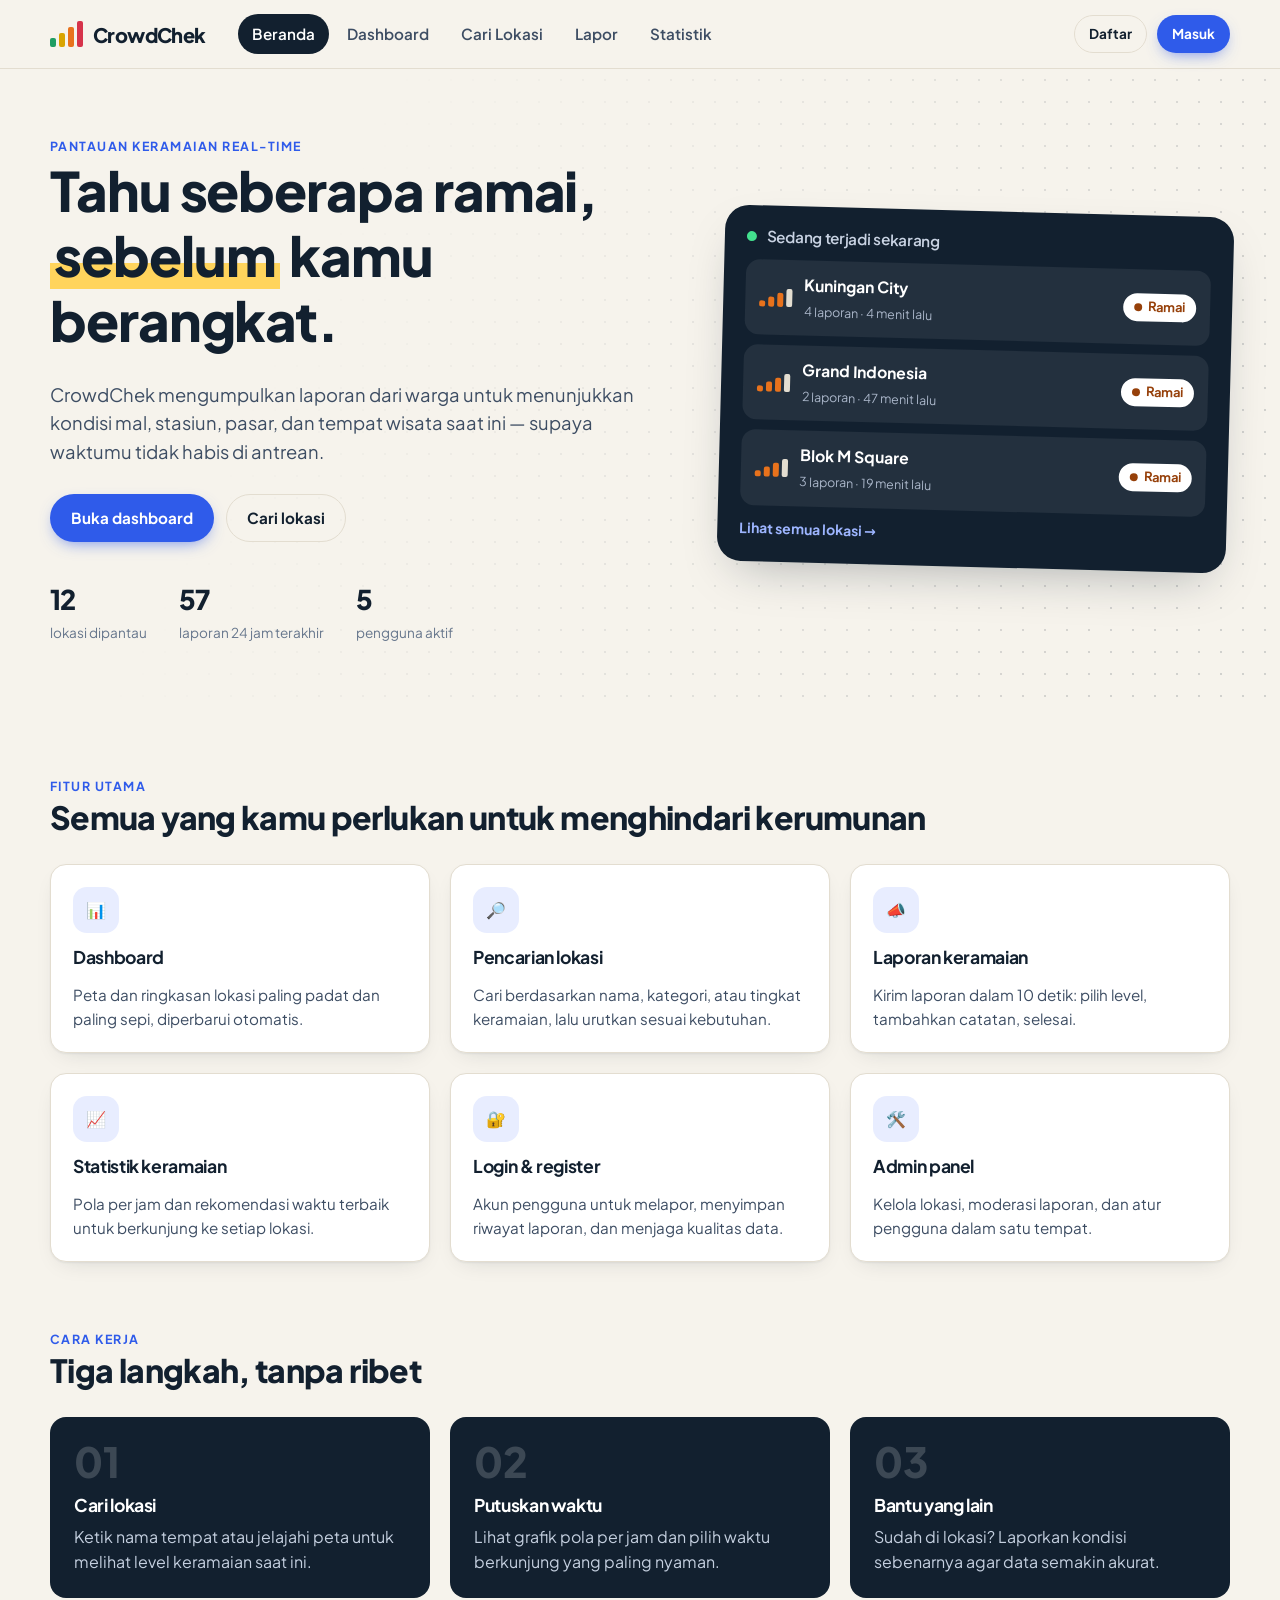
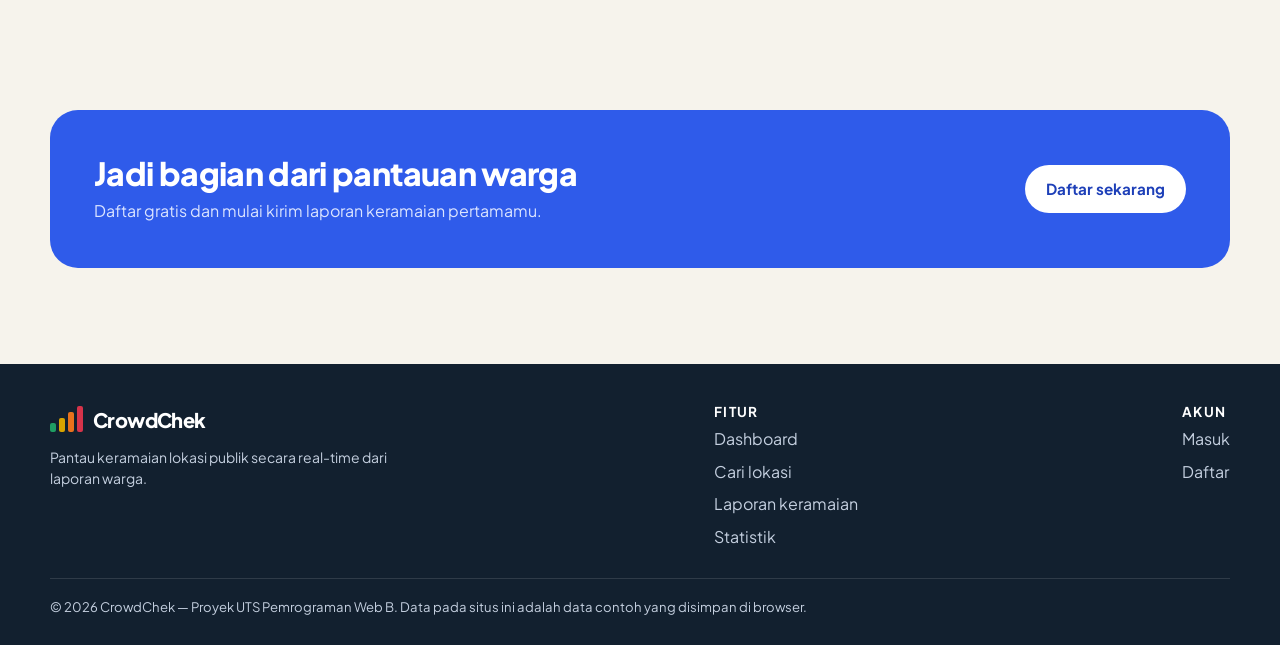
==== index.html @ 8a8d31c9 "Update CrowdChek" ====
<!doctype html>
<html lang="id">
<head>
  <meta charset="utf-8">
  <meta name="viewport" content="width=device-width, initial-scale=1">
  <title>CrowdChek — Cek keramaian sebelum berangkat</title>
  <meta name="description" content="CrowdChek menampilkan tingkat keramaian lokasi publik secara real-time dari laporan warga.">
  <link rel="icon" href="assets/favicon.svg" type="image/svg+xml">
  <link rel="stylesheet" href="css/style.css">
</head>
<body>
  <div id="site-header"></div>
  <main>
    <section class="hero">
      <div class="container hero-grid">
        <div>
          <span class="eyebrow">Pantauan keramaian real-time</span>
          <h1>Tahu seberapa ramai, <em>sebelum</em> kamu berangkat.</h1>
          <p class="lead">CrowdChek mengumpulkan laporan dari warga untuk menunjukkan kondisi mal, stasiun, pasar, dan tempat wisata saat ini — supaya waktumu tidak habis di antrean.</p>
          <div class="hero-cta">
            <a class="btn btn-primary" href="dashboard.html">Buka dashboard</a>
            <a class="btn btn-ghost" href="search.html">Cari lokasi</a>
          </div>
          <div class="hero-stats" id="heroStats"></div>
        </div>
        <aside class="live-card" aria-label="Contoh kondisi keramaian saat ini">
          <h3><span class="pulse" aria-hidden="true"></span> Sedang terjadi sekarang</h3>
          <div id="liveRows"></div>
          <a href="dashboard.html" class="small" style="color:#9db5ff;font-weight:700">Lihat semua lokasi →</a>
        </aside>
      </div>
    </section>

    <section class="section" id="fitur">
      <div class="container">
        <span class="eyebrow">Fitur utama</span>
        <h2>Semua yang kamu perlukan untuk menghindari kerumunan</h2>
        <div class="grid g3" style="margin-top:28px">
          <article class="card feature"><div class="ic">📊</div><h3>Dashboard</h3><p>Peta dan ringkasan lokasi paling padat dan paling sepi, diperbarui otomatis.</p></article>
          <article class="card feature"><div class="ic">🔎</div><h3>Pencarian lokasi</h3><p>Cari berdasarkan nama, kategori, atau tingkat keramaian, lalu urutkan sesuai kebutuhan.</p></article>
          <article class="card feature"><div class="ic">📣</div><h3>Laporan keramaian</h3><p>Kirim laporan dalam 10 detik: pilih level, tambahkan catatan, selesai.</p></article>
          <article class="card feature"><div class="ic">📈</div><h3>Statistik keramaian</h3><p>Pola per jam dan rekomendasi waktu terbaik untuk berkunjung ke setiap lokasi.</p></article>
          <article class="card feature"><div class="ic">🔐</div><h3>Login &amp; register</h3><p>Akun pengguna untuk melapor, menyimpan riwayat laporan, dan menjaga kualitas data.</p></article>
          <article class="card feature"><div class="ic">🛠️</div><h3>Admin panel</h3><p>Kelola lokasi, moderasi laporan, dan atur pengguna dalam satu tempat.</p></article>
        </div>
      </div>
    </section>

    <section class="section" style="padding-top:8px">
      <div class="container">
        <span class="eyebrow">Cara kerja</span>
        <h2>Tiga langkah, tanpa ribet</h2>
        <div class="steps" style="margin-top:28px">
          <div class="step"><h3>Cari lokasi</h3><p>Ketik nama tempat atau jelajahi peta untuk melihat level keramaian saat ini.</p></div>
          <div class="step"><h3>Putuskan waktu</h3><p>Lihat grafik pola per jam dan pilih waktu berkunjung yang paling nyaman.</p></div>
          <div class="step"><h3>Bantu yang lain</h3><p>Sudah di lokasi? Laporkan kondisi sebenarnya agar data semakin akurat.</p></div>
        </div>
      </div>
    </section>

    <section class="section">
      <div class="container">
        <div class="cta-band">
          <div><h2>Jadi bagian dari pantauan warga</h2><p>Daftar gratis dan mulai kirim laporan keramaian pertamamu.</p></div>
          <a class="btn" href="login.html?tab=register">Daftar sekarang</a>
        </div>
      </div>
    </section>
  </main>
  <div id="site-footer"></div>

  <script src="js/store.js"></script>
  <script src="js/ui.js"></script>
  <script>
    document.addEventListener('DOMContentLoaded', function () {
      const { esc, badge, srcText, pad } = CC.ui;
      const places = CC.places();
      const top = places.map(p => ({ p, c: CC.crowd(p) })).sort((a, b) => b.c.score - a.c.score).slice(0, 3);
      document.getElementById('liveRows').innerHTML = top.map(({ p, c }) => `
        <div class="live-row"><span class="meter m${c.level}" aria-hidden="true"><i></i><i></i><i></i><i></i></span>
          <div class="nm"><b>${esc(p.name)}</b><span>${srcText(c)}</span></div>${badge(c.level)}</div>`).join('');
      const today = CC.visibleReports().filter(r => Date.now() - r.ts < 864e5).length;
      document.getElementById('heroStats').innerHTML = `
        <div><b>${places.length}</b><span>lokasi dipantau</span></div>
        <div><b>${today}</b><span>laporan 24 jam terakhir</span></div>
        <div><b>${CC.users().filter(u => u.active).length}</b><span>pengguna aktif</span></div>`;
    });
  </script>
</body>
</html>
---- css/style.css ----
/* ==========================================================
   CrowdChek — Stylesheet bersama
   Sistem desain: ink (teks) + cobalt (aksi) + 4 warna level keramaian
   ========================================================== */
@font-face{font-family:"Plus Jakarta Sans";font-weight:400;font-display:swap;src:url(../fonts/plus-jakarta-sans-latin-400-normal.woff2) format("woff2")}
@font-face{font-family:"Plus Jakarta Sans";font-weight:500;font-display:swap;src:url(../fonts/plus-jakarta-sans-latin-500-normal.woff2) format("woff2")}
@font-face{font-family:"Plus Jakarta Sans";font-weight:600;font-display:swap;src:url(../fonts/plus-jakarta-sans-latin-600-normal.woff2) format("woff2")}
@font-face{font-family:"Plus Jakarta Sans";font-weight:700;font-display:swap;src:url(../fonts/plus-jakarta-sans-latin-700-normal.woff2) format("woff2")}
@font-face{font-family:"Plus Jakarta Sans";font-weight:800;font-display:swap;src:url(../fonts/plus-jakarta-sans-latin-800-normal.woff2) format("woff2")}

:root{
  --ink:#12202f; --ink-2:#3d4d63; --muted:#66768c;
  --bg:#f6f3ec; --card:#ffffff; --line:#e3ddd0; --line-2:#efeadf;
  --brand:#2f5bea; --brand-d:#1d3fb8; --brand-t:#e8edff;
  --lv1:#1f9d63; --lv1-t:#dcf4e7; --lv1-i:#0d6a40;
  --lv2:#d9a400; --lv2-t:#fff0bd; --lv2-i:#785800;
  --lv3:#e8721c; --lv3-t:#ffe4cf; --lv3-i:#96400a;
  --lv4:#d6334a; --lv4-t:#fcdbe1; --lv4-i:#9a1530;
  --radius:16px; --radius-s:10px;
  --shadow:0 1px 2px rgba(18,32,47,.06),0 8px 24px -12px rgba(18,32,47,.18);
  --shadow-l:0 20px 50px -20px rgba(18,32,47,.35);
  --font:"Plus Jakarta Sans",system-ui,-apple-system,"Segoe UI",Roboto,sans-serif;
}
*,*::before,*::after{box-sizing:border-box}
html{scroll-behavior:smooth}
body{margin:0;font-family:var(--font);color:var(--ink);background:var(--bg);line-height:1.55;font-size:16px;-webkit-font-smoothing:antialiased;min-height:100vh;display:flex;flex-direction:column}
main{flex:1}
img,svg{max-width:100%}
a{color:var(--brand);text-decoration:none}
a:hover{text-decoration:underline}
h1,h2,h3,h4{line-height:1.2;margin:0 0 .5em;letter-spacing:-.02em}
h1{font-size:clamp(2rem,4.6vw,3.4rem);font-weight:800}
h2{font-size:clamp(1.5rem,2.6vw,2rem);font-weight:800}
h3{font-size:1.1rem;font-weight:700}
p{margin:0 0 1em}
.muted{color:var(--muted)}
.small{font-size:.875rem}
.sr-only{position:absolute;width:1px;height:1px;overflow:hidden;clip:rect(0 0 0 0);white-space:nowrap}
:focus-visible{outline:3px solid var(--brand);outline-offset:2px;border-radius:6px}
.container{width:min(1180px,100% - 32px);margin-inline:auto}
.section{padding:56px 0}
.eyebrow{display:inline-block;font-size:.78rem;font-weight:700;letter-spacing:.12em;text-transform:uppercase;color:var(--brand)}

/* ---------- Header ---------- */
.site-header{position:sticky;top:0;z-index:50;background:rgba(246,243,236,.88);backdrop-filter:blur(10px);border-bottom:1px solid var(--line)}
.nav{display:flex;align-items:center;gap:20px;height:68px}
.logo{display:flex;align-items:center;gap:10px;font-weight:800;font-size:1.25rem;color:var(--ink);letter-spacing:-.03em}
.logo:hover{text-decoration:none}
.logo-mark{display:flex;align-items:flex-end;gap:3px;height:26px}
.logo-mark i{display:block;width:6px;border-radius:2px}
.logo-mark i:nth-child(1){height:9px;background:var(--lv1)}
.logo-mark i:nth-child(2){height:14px;background:var(--lv2)}
.logo-mark i:nth-child(3){height:20px;background:var(--lv3)}
.logo-mark i:nth-child(4){height:26px;background:var(--lv4)}
.nav-links{display:flex;gap:4px;margin-left:12px}
.nav-links a{padding:8px 14px;border-radius:999px;color:var(--ink-2);font-weight:600;font-size:.95rem}
.nav-links a:hover{background:rgba(18,32,47,.06);text-decoration:none}
.nav-links a.active{background:var(--ink);color:#fff}
.nav-right{margin-left:auto;display:flex;align-items:center;gap:10px}
.menu-btn{display:none;background:none;border:1px solid var(--line);border-radius:10px;width:42px;height:42px;cursor:pointer;color:var(--ink)}
.user-menu{position:relative}
.avatar{width:38px;height:38px;border-radius:50%;background:var(--brand);color:#fff;font-weight:800;display:grid;place-items:center;border:0;cursor:pointer;font-family:inherit;font-size:1rem}
.dropdown{position:absolute;right:0;top:calc(100% + 8px);background:var(--card);border:1px solid var(--line);border-radius:14px;box-shadow:var(--shadow-l);min-width:220px;padding:8px;display:none}
.dropdown.open{display:block}
.dropdown .who{padding:8px 12px 10px;border-bottom:1px solid var(--line-2);margin-bottom:6px}
.dropdown .who b{display:block}
.dropdown a,.dropdown button{display:block;width:100%;text-align:left;padding:9px 12px;border-radius:8px;color:var(--ink);background:none;border:0;font:inherit;font-weight:500;cursor:pointer}
.dropdown a:hover,.dropdown button:hover{background:var(--bg);text-decoration:none}

/* ---------- Buttons & forms ---------- */
.btn{display:inline-flex;align-items:center;justify-content:center;gap:8px;padding:11px 20px;border-radius:999px;border:1.5px solid transparent;font:inherit;font-weight:700;font-size:.95rem;cursor:pointer;transition:transform .12s,background .15s,box-shadow .15s;text-decoration:none;white-space:nowrap}
.btn:hover{text-decoration:none;transform:translateY(-1px)}
.btn:active{transform:translateY(0)}
.btn-primary{background:var(--brand);color:#fff;box-shadow:0 6px 16px -6px rgba(47,91,234,.7)}
.btn-primary:hover{background:var(--brand-d)}
.btn-dark{background:var(--ink);color:#fff}
.btn-ghost{background:transparent;border-color:var(--line);color:var(--ink)}
.btn-ghost:hover{background:#fff}
.btn-danger{background:var(--lv4);color:#fff}
.btn-sm{padding:7px 14px;font-size:.85rem}
.btn-block{width:100%}
.btn[disabled]{opacity:.55;cursor:not-allowed;transform:none}
.field{margin-bottom:16px}
.field label,.label{display:block;font-weight:700;font-size:.9rem;margin-bottom:6px}
.input,.select,.textarea{width:100%;padding:12px 14px;border:1.5px solid var(--line);border-radius:12px;background:#fff;font:inherit;color:var(--ink);transition:border-color .15s,box-shadow .15s}
.textarea{min-height:96px;resize:vertical}
.input:focus,.select:focus,.textarea:focus{outline:none;border-color:var(--brand);box-shadow:0 0 0 4px var(--brand-t)}
.field.invalid .input,.field.invalid .select,.field.invalid .textarea{border-color:var(--lv4)}
.err{display:none;color:var(--lv4-i);font-size:.84rem;margin-top:5px;font-weight:500}
.field.invalid .err{display:block}
.hint{font-size:.82rem;color:var(--muted);margin-top:5px}
.input-wrap{position:relative}
.input-wrap .toggle{position:absolute;right:8px;top:50%;transform:translateY(-50%);background:none;border:0;cursor:pointer;font:inherit;font-size:.8rem;font-weight:700;color:var(--brand);padding:6px 8px}
.search-box{position:relative}
.search-box svg{position:absolute;left:16px;top:50%;transform:translateY(-50%);color:var(--muted)}
.search-box .input{padding-left:46px;padding-block:15px;border-radius:999px;font-size:1.02rem}

/* ---------- Cards, chips, badges ---------- */
.card{background:var(--card);border:1px solid var(--line);border-radius:var(--radius);box-shadow:var(--shadow);padding:22px}
.card.flat{box-shadow:none}
.card-head{display:flex;align-items:center;justify-content:space-between;gap:12px;margin-bottom:14px;flex-wrap:wrap}
.card-head h3{margin:0}
.chips{display:flex;gap:8px;flex-wrap:wrap}
.chip{padding:7px 14px;border-radius:999px;border:1.5px solid var(--line);background:#fff;font:inherit;font-size:.88rem;font-weight:600;color:var(--ink-2);cursor:pointer;transition:all .15s}
.chip:hover{border-color:var(--ink-2)}
.chip[aria-pressed="true"],.chip.on{background:var(--ink);border-color:var(--ink);color:#fff}
.badge{display:inline-flex;align-items:center;gap:6px;padding:4px 11px;border-radius:999px;font-size:.8rem;font-weight:700;white-space:nowrap}
.badge::before{content:"";width:8px;height:8px;border-radius:50%;background:currentColor}
.lv-1{background:var(--lv1-t);color:var(--lv1-i)}
.lv-2{background:var(--lv2-t);color:var(--lv2-i)}
.lv-3{background:var(--lv3-t);color:var(--lv3-i)}
.lv-4{background:var(--lv4-t);color:var(--lv4-i)}
.badge.neutral{background:var(--line-2);color:var(--ink-2)}
.badge.neutral::before{display:none}
.meter{display:inline-flex;gap:3px;align-items:flex-end;height:18px}
.meter i{width:6px;border-radius:2px;background:var(--line)}
.meter i:nth-child(1){height:6px}.meter i:nth-child(2){height:10px}.meter i:nth-child(3){height:14px}.meter i:nth-child(4){height:18px}
.meter.m1 i:nth-child(-n+1){background:var(--lv1)}
.meter.m2 i:nth-child(-n+2){background:var(--lv2)}
.meter.m3 i:nth-child(-n+3){background:var(--lv3)}
.meter.m4 i:nth-child(-n+4){background:var(--lv4)}
.meter.big{height:34px;gap:5px}.meter.big i{width:12px}
.meter.big i:nth-child(1){height:11px}.meter.big i:nth-child(2){height:19px}.meter.big i:nth-child(3){height:27px}.meter.big i:nth-child(4){height:34px}

/* ---------- Grids ---------- */
.grid{display:grid;gap:20px}
.g2{grid-template-columns:repeat(2,1fr)}
.g3{grid-template-columns:repeat(3,1fr)}
.g4{grid-template-columns:repeat(4,1fr)}
.split{display:grid;grid-template-columns:minmax(0,1.7fr) minmax(0,1fr);gap:20px;align-items:start}
.page-head{padding:36px 0 22px}
.page-head p{max-width:60ch;color:var(--ink-2);margin:0}

/* ---------- Hero ---------- */
.hero{position:relative;padding:64px 0 72px;overflow:hidden}
.hero::before{content:"";position:absolute;inset:0;background-image:radial-gradient(rgba(18,32,47,.16) 1.4px,transparent 1.5px);background-size:22px 22px;mask-image:linear-gradient(115deg,transparent 25%,#000 90%);-webkit-mask-image:linear-gradient(115deg,transparent 25%,#000 90%);pointer-events:none}
.hero-grid{position:relative;display:grid;grid-template-columns:1.1fr .9fr;gap:48px;align-items:center}
.hero h1 em{font-style:normal;background:linear-gradient(transparent 62%,#ffd45c 62%);padding:0 .08em}
.hero p.lead{font-size:1.15rem;color:var(--ink-2);max-width:46ch;margin:18px 0 28px}
.hero-cta{display:flex;gap:12px;flex-wrap:wrap}
.hero-stats{display:flex;gap:32px;margin-top:36px;flex-wrap:wrap}
.hero-stats b{display:block;font-size:1.7rem;font-weight:800;letter-spacing:-.03em}
.hero-stats span{font-size:.85rem;color:var(--muted)}
.live-card{background:var(--ink);color:#fff;border-radius:24px;padding:22px;box-shadow:var(--shadow-l);transform:rotate(1.5deg)}
.live-card h3{display:flex;align-items:center;gap:10px;font-size:.95rem;color:#c9d3e3;font-weight:600;margin-bottom:14px}
.pulse{width:10px;height:10px;border-radius:50%;background:#43e08e;box-shadow:0 0 0 0 rgba(67,224,142,.7);animation:pulse 1.8s infinite}
@keyframes pulse{70%{box-shadow:0 0 0 10px rgba(67,224,142,0)}100%{box-shadow:0 0 0 0 rgba(67,224,142,0)}}
.live-row{display:flex;align-items:center;gap:12px;padding:13px 14px;border-radius:14px;background:rgba(255,255,255,.07);margin-bottom:10px}
.live-row .nm{flex:1;min-width:0}
.live-row .nm b{display:block;font-size:.98rem;white-space:nowrap;overflow:hidden;text-overflow:ellipsis}
.live-row .nm span{font-size:.78rem;color:#aab6c9}
.live-row .badge{background:#fff}

/* ---------- Feature / steps ---------- */
.feature{display:flex;flex-direction:column;gap:6px}
.feature .ic{width:46px;height:46px;border-radius:14px;display:grid;place-items:center;background:var(--brand-t);color:var(--brand);margin-bottom:8px}
.feature p{color:var(--ink-2);margin:0;font-size:.95rem}
.steps{counter-reset:s;display:grid;grid-template-columns:repeat(3,1fr);gap:20px}
.step{position:relative;padding:24px;border-radius:var(--radius);background:var(--ink);color:#fff}
.step::before{counter-increment:s;content:"0" counter(s);font-weight:800;font-size:2.6rem;color:rgba(255,255,255,.18);line-height:1;display:block;margin-bottom:12px}
.step p{color:#c4cfdf;margin:0}
.cta-band{background:var(--brand);color:#fff;border-radius:28px;padding:44px;display:flex;align-items:center;justify-content:space-between;gap:24px;flex-wrap:wrap}
.cta-band h2{margin:0 0 6px}.cta-band p{margin:0;color:#dbe4ff}
.cta-band .btn{background:#fff;color:var(--brand-d)}

/* ---------- KPI ---------- */
.kpi{display:flex;flex-direction:column;gap:4px}
.kpi .k{font-size:.82rem;font-weight:700;color:var(--muted);text-transform:uppercase;letter-spacing:.06em}
.kpi .v{font-size:2rem;font-weight:800;letter-spacing:-.03em;line-height:1.1}
.kpi .s{font-size:.85rem;color:var(--ink-2)}

/* ---------- Map ---------- */
.map{position:relative;width:100%;aspect-ratio:800/540;border-radius:14px;overflow:hidden;background:#ebe7da;border:1px solid var(--line)}
.map>svg{position:absolute;inset:0;width:100%;height:100%}
.pin{position:absolute;transform:translate(-50%,-50%);width:30px;height:30px;border-radius:50%;border:3px solid #fff;color:#fff;font:800 .8rem var(--font);cursor:pointer;box-shadow:0 3px 8px rgba(18,32,47,.4);display:grid;place-items:center;padding:0;transition:transform .15s}
.pin:hover,.pin:focus-visible,.pin.sel{transform:translate(-50%,-50%) scale(1.25);z-index:5}
.pin.sel{outline:3px solid var(--ink);outline-offset:1px}
.pin.p1{background:var(--lv1)}.pin.p2{background:var(--lv2)}.pin.p3{background:var(--lv3)}.pin.p4{background:var(--lv4)}
.pin.p4::after{content:"";position:absolute;inset:-3px;border-radius:50%;border:2px solid var(--lv4);animation:ring 1.8s infinite;pointer-events:none}
@keyframes ring{from{transform:scale(1);opacity:.9}to{transform:scale(1.9);opacity:0}}
.pin .tip{position:absolute;bottom:calc(100% + 8px);left:50%;transform:translateX(-50%);background:var(--ink);color:#fff;padding:5px 10px;border-radius:8px;font:600 .78rem var(--font);white-space:nowrap;opacity:0;pointer-events:none;transition:opacity .15s}
.pin:hover .tip,.pin:focus-visible .tip,.pin.sel .tip{opacity:1}
.legend{display:flex;gap:14px;flex-wrap:wrap;font-size:.82rem;color:var(--ink-2)}
.legend span{display:inline-flex;align-items:center;gap:6px}
.legend i{width:11px;height:11px;border-radius:50%;display:inline-block}
.map-note{font-size:.78rem;color:var(--muted);margin-top:8px}

/* ---------- Lists ---------- */
.list{list-style:none;margin:0;padding:0}
.list li{display:flex;align-items:center;gap:12px;padding:12px 0;border-bottom:1px solid var(--line-2)}
.list li:last-child{border-bottom:0}
.list .grow{flex:1;min-width:0}
.list .grow b{display:block;overflow:hidden;text-overflow:ellipsis;white-space:nowrap}
.list .grow span{font-size:.82rem;color:var(--muted)}
.list button.row{all:unset;cursor:pointer;display:flex;align-items:center;gap:12px;width:100%}
.rank{width:28px;height:28px;border-radius:8px;background:var(--line-2);display:grid;place-items:center;font-weight:800;font-size:.85rem;flex:none}
.feed-item{display:flex;gap:12px;padding:14px 0;border-bottom:1px solid var(--line-2)}
.feed-item:last-child{border-bottom:0}
.feed-item .av{width:36px;height:36px;border-radius:50%;background:var(--brand-t);color:var(--brand-d);display:grid;place-items:center;font-weight:800;flex:none}
.feed-item .tx{flex:1;min-width:0}
.feed-item .tx p{margin:2px 0 0;color:var(--ink-2);font-size:.92rem}
.tag{display:inline-block;padding:2px 9px;border-radius:6px;background:var(--line-2);font-size:.75rem;font-weight:600;color:var(--ink-2);margin:4px 4px 0 0}

/* ---------- Place cards (search) ---------- */
.place-card{display:flex;flex-direction:column;gap:12px;text-align:left;font:inherit;color:inherit;cursor:pointer;transition:transform .15s,box-shadow .15s}
.place-card:hover{transform:translateY(-3px);box-shadow:var(--shadow-l)}
.place-card .top{display:flex;justify-content:space-between;align-items:flex-start;gap:10px}
.place-card h3{margin:0 0 2px}
.place-card .addr{font-size:.85rem;color:var(--muted)}
.place-card .foot{display:flex;align-items:center;justify-content:space-between;gap:8px;border-top:1px dashed var(--line);padding-top:12px;font-size:.82rem;color:var(--muted)}
.empty{text-align:center;padding:56px 20px;color:var(--ink-2)}
.empty .big{font-size:2.6rem}

/* ---------- Hour bars ---------- */
.hours{display:flex;align-items:flex-end;gap:3px;height:84px}
.hours i{flex:1;background:#cfd8ea;border-radius:3px 3px 0 0;min-height:3px}
.hours i.now{background:var(--brand)}
.hours-axis{display:flex;justify-content:space-between;font-size:.72rem;color:var(--muted);margin-top:4px}

/* ---------- Level radio cards (report) ---------- */
.levels{display:grid;grid-template-columns:repeat(4,1fr);gap:10px}
.level-opt{position:relative}
.level-opt input{position:absolute;opacity:0;inset:0;cursor:pointer}
.level-opt label{display:flex;flex-direction:column;align-items:center;gap:6px;padding:16px 8px;border:2px solid var(--line);border-radius:14px;background:#fff;text-align:center;cursor:pointer;margin:0;transition:all .15s}
.level-opt label b{font-size:.98rem}
.level-opt label span{font-size:.72rem;color:var(--muted);font-weight:500;line-height:1.25}
.level-opt input:checked+label{border-color:var(--ink);box-shadow:0 0 0 4px rgba(18,32,47,.1)}
.level-opt input:checked+label.l1{background:var(--lv1-t)}.level-opt input:checked+label.l2{background:var(--lv2-t)}
.level-opt input:checked+label.l3{background:var(--lv3-t)}.level-opt input:checked+label.l4{background:var(--lv4-t)}
.level-opt input:focus-visible+label{outline:3px solid var(--brand);outline-offset:2px}
.tagpick{display:flex;flex-wrap:wrap;gap:8px}
.tagpick label{margin:0;font-weight:600}
.tagpick input{position:absolute;opacity:0}
.tagpick span{display:inline-block;padding:7px 14px;border:1.5px solid var(--line);border-radius:999px;font-size:.86rem;cursor:pointer;background:#fff}
.tagpick input:checked+span{background:var(--ink);color:#fff;border-color:var(--ink)}
.tagpick input:focus-visible+span{outline:3px solid var(--brand)}
.gate{text-align:center;padding:48px 24px}
.gate .ic{width:64px;height:64px;border-radius:20px;background:var(--brand-t);color:var(--brand);display:grid;place-items:center;margin:0 auto 16px}
.success{text-align:center;padding:36px 12px}
.success .ok{width:68px;height:68px;border-radius:50%;background:var(--lv1-t);color:var(--lv1-i);display:grid;place-items:center;margin:0 auto 14px}

/* ---------- Charts ---------- */
.chart-box{position:relative;height:300px}
.chart-box.tall{height:380px}
.insight{display:flex;gap:12px;align-items:flex-start}
.insight .ic{width:40px;height:40px;border-radius:12px;display:grid;place-items:center;flex:none}

/* ---------- Auth ---------- */
.auth{display:grid;grid-template-columns:1fr 1fr;min-height:calc(100vh - 68px)}
.auth-side{background:var(--ink);color:#fff;padding:56px;display:flex;flex-direction:column;justify-content:center;gap:24px;position:relative;overflow:hidden}
.auth-side::after{content:"";position:absolute;right:-80px;bottom:-80px;width:320px;height:320px;border-radius:50%;border:48px solid rgba(255,255,255,.05)}
.auth-side h2{font-size:2.2rem;color:#fff}
.auth-side p{color:#c4cfdf;max-width:40ch}
.auth-side ul{list-style:none;padding:0;margin:0;display:grid;gap:12px}
.auth-side li{display:flex;gap:10px;align-items:center;color:#e5ebf5}
.auth-side li::before{content:"✓";width:24px;height:24px;border-radius:50%;background:rgba(255,255,255,.14);display:grid;place-items:center;font-size:.8rem;flex:none}
.auth-main{display:grid;place-items:center;padding:40px 20px}
.auth-box{width:min(440px,100%)}
.tabs{display:flex;background:var(--line-2);border-radius:999px;padding:4px;margin-bottom:24px}
.tabs button{flex:1;border:0;background:none;padding:10px;border-radius:999px;font:inherit;font-weight:700;color:var(--ink-2);cursor:pointer}
.tabs button[aria-selected="true"]{background:#fff;color:var(--ink);box-shadow:0 1px 4px rgba(18,32,47,.15)}
.demo-box{background:var(--brand-t);border-radius:12px;padding:12px 14px;font-size:.85rem;color:var(--ink-2);margin-bottom:18px}
.demo-box button{all:unset;cursor:pointer;color:var(--brand-d);font-weight:700;text-decoration:underline}
.check{display:flex;gap:10px;align-items:flex-start;font-size:.9rem}
.check input{margin-top:4px;width:17px;height:17px;accent-color:var(--brand)}

/* ---------- Admin ---------- */
.admin{display:grid;grid-template-columns:230px minmax(0,1fr);gap:24px;padding:28px 0 56px}
.side{position:sticky;top:92px;align-self:start;background:var(--card);border:1px solid var(--line);border-radius:var(--radius);padding:10px;display:flex;flex-direction:column;gap:4px}
.side button{display:flex;align-items:center;gap:10px;background:none;border:0;padding:11px 14px;border-radius:10px;font:inherit;font-weight:600;color:var(--ink-2);cursor:pointer;text-align:left}
.side button:hover{background:var(--bg)}
.side button[aria-selected="true"]{background:var(--ink);color:#fff}
.table-wrap{overflow-x:auto;border:1px solid var(--line);border-radius:12px;background:#fff}
table{width:100%;border-collapse:collapse;font-size:.9rem}
th,td{padding:12px 14px;text-align:left;border-bottom:1px solid var(--line-2);vertical-align:middle}
th{font-size:.76rem;text-transform:uppercase;letter-spacing:.06em;color:var(--muted);background:#faf8f3;white-space:nowrap}
tr:last-child td{border-bottom:0}
td .actions{display:flex;gap:6px;flex-wrap:wrap}
.toolbar{display:flex;gap:12px;flex-wrap:wrap;align-items:center;margin-bottom:16px}
.toolbar .grow{flex:1;min-width:180px}
.mini-map{position:relative;width:100%;aspect-ratio:800/540;border-radius:12px;background:#ebe7da;border:1px solid var(--line);overflow:hidden}
.mini-map i{position:absolute;width:18px;height:18px;background:var(--brand);border:3px solid #fff;border-radius:50%;transform:translate(-50%,-50%);box-shadow:0 2px 6px rgba(0,0,0,.4)}
.mini-map svg{position:absolute;inset:0;width:100%;height:100%}

/* ---------- Modal & toast ---------- */
.overlay{position:fixed;inset:0;background:rgba(18,32,47,.55);backdrop-filter:blur(3px);z-index:100;display:flex;align-items:center;justify-content:center;padding:16px;animation:fade .15s}
@keyframes fade{from{opacity:0}}
.modal{background:#fff;border-radius:22px;width:min(560px,100%);max-height:calc(100vh - 32px);overflow:auto;box-shadow:var(--shadow-l);animation:pop .18s}
@keyframes pop{from{transform:translateY(12px) scale(.98);opacity:0}}
.modal-head{display:flex;align-items:flex-start;justify-content:space-between;gap:12px;padding:22px 24px 0}
.modal-head h3{font-size:1.3rem;margin:0}
.modal-body{padding:16px 24px}
.modal-foot{display:flex;justify-content:flex-end;gap:10px;padding:0 24px 22px;flex-wrap:wrap}
.x{background:var(--line-2);border:0;width:34px;height:34px;border-radius:50%;cursor:pointer;font-size:1.1rem;color:var(--ink);flex:none}
.toasts{position:fixed;right:16px;bottom:16px;z-index:200;display:flex;flex-direction:column;gap:10px;max-width:calc(100% - 32px)}
.toast{background:var(--ink);color:#fff;padding:13px 18px;border-radius:14px;box-shadow:var(--shadow-l);font-weight:600;font-size:.92rem;display:flex;gap:10px;align-items:center;animation:pop .2s}
.toast.ok::before{content:"✓";color:#43e08e;font-weight:800}
.toast.err::before{content:"!";color:#ff8a9b;font-weight:800}

/* ---------- Footer ---------- */
.site-footer{background:var(--ink);color:#c4cfdf;padding:40px 0 28px;margin-top:40px}
.foot-grid{display:flex;justify-content:space-between;gap:32px;flex-wrap:wrap}
.site-footer .logo{color:#fff}
.site-footer a{color:#c4cfdf}
.site-footer ul{list-style:none;padding:0;margin:0;display:grid;gap:8px}
.site-footer h4{color:#fff;font-size:.85rem;text-transform:uppercase;letter-spacing:.1em}
.copy{border-top:1px solid rgba(255,255,255,.12);margin-top:28px;padding-top:18px;font-size:.82rem}

/* ---------- Responsive ---------- */
@media (max-width:1024px){
  .g4{grid-template-columns:repeat(2,1fr)}
  .g3{grid-template-columns:repeat(2,1fr)}
  .split{grid-template-columns:1fr}
  .hero-grid{grid-template-columns:1fr;gap:36px}
  .live-card{transform:none;max-width:520px}
  .steps{grid-template-columns:1fr}
  .admin{grid-template-columns:1fr}
  .side{position:static;flex-direction:row;overflow-x:auto}
  .side button{white-space:nowrap}
}
@media (max-width:860px){
  .menu-btn{display:grid;place-items:center}
  .nav-links{display:none;position:absolute;left:0;right:0;top:68px;background:var(--bg);border-bottom:1px solid var(--line);flex-direction:column;padding:12px 16px;margin:0}
  .nav-links.open{display:flex}
  .nav-links a{padding:12px 14px}
  .auth{grid-template-columns:1fr}
  .auth-side{padding:32px 24px}
  .auth-side ul{display:none}
}
@media (max-width:600px){
  .g2,.g3,.g4{grid-template-columns:1fr}
  .g4.kpis{grid-template-columns:1fr 1fr}
  .section{padding:40px 0}
  .hero{padding:36px 0 48px}
  .levels{grid-template-columns:repeat(2,1fr)}
  .cta-band{padding:28px}
  .btn-hide-sm{display:none}
  .card{padding:18px}
  .kpi .v{font-size:1.6rem}
  .chart-box,.chart-box.tall{height:260px}
}
@media (prefers-reduced-motion:reduce){*{animation:none!important;transition:none!important;scroll-behavior:auto!important}}
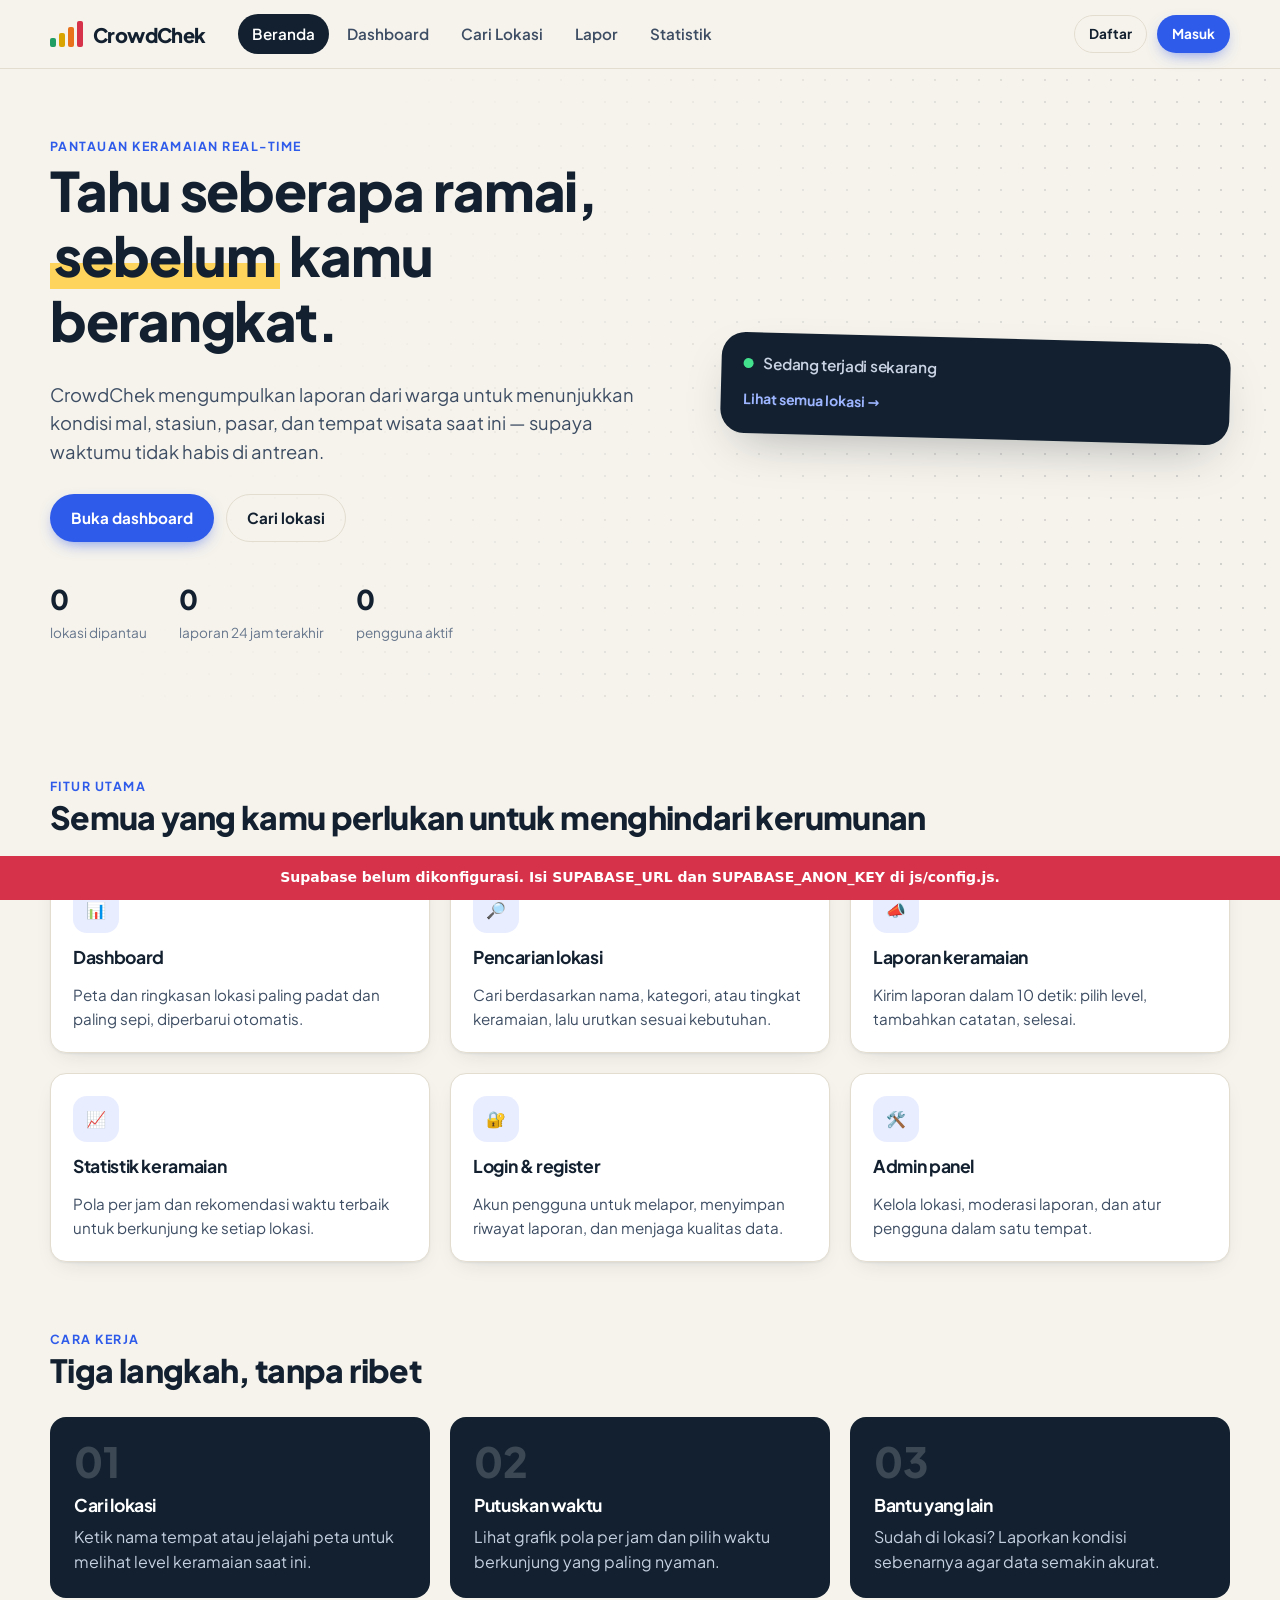
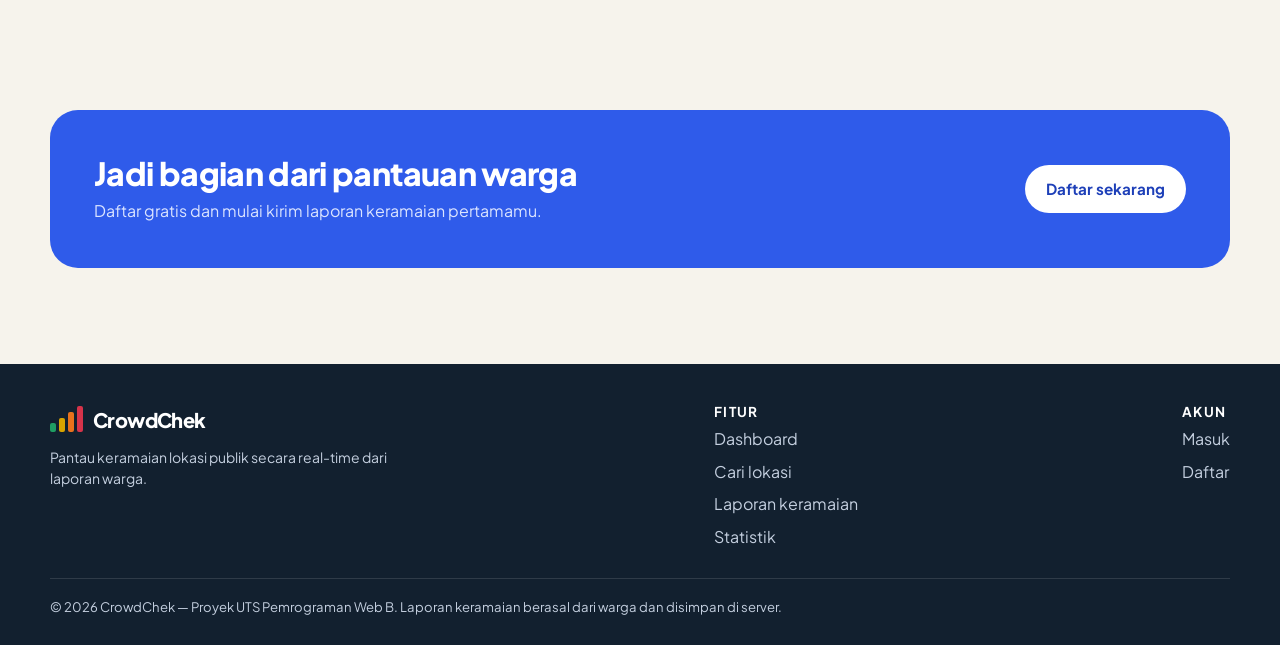
==== commit f0d40c78: "Tambah realtime laporan" ====
--- a/index.html
+++ b/index.html
@@ -69,10 +69,11 @@
   </main>
   <div id="site-footer"></div>
 
+  <script src="js/config.js"></script>
   <script src="js/store.js"></script>
   <script src="js/ui.js"></script>
   <script>
-    document.addEventListener('DOMContentLoaded', function () {
+    CC.onReady(function () {
       const { esc, badge, srcText, pad } = CC.ui;
       const places = CC.places();
       const top = places.map(p => ({ p, c: CC.crowd(p) })).sort((a, b) => b.c.score - a.c.score).slice(0, 3);
@@ -83,7 +84,7 @@
       document.getElementById('heroStats').innerHTML = `
         <div><b>${places.length}</b><span>lokasi dipantau</span></div>
         <div><b>${today}</b><span>laporan 24 jam terakhir</span></div>
-        <div><b>${CC.users().filter(u => u.active).length}</b><span>pengguna aktif</span></div>`;
+        <div><b>${CC.activeUserCount()}</b><span>pengguna aktif</span></div>`;
     });
   </script>
 </body>
--- a/css/style.css
+++ b/css/style.css
@@ -259,8 +259,6 @@
 .tabs{display:flex;background:var(--line-2);border-radius:999px;padding:4px;margin-bottom:24px}
 .tabs button{flex:1;border:0;background:none;padding:10px;border-radius:999px;font:inherit;font-weight:700;color:var(--ink-2);cursor:pointer}
 .tabs button[aria-selected="true"]{background:#fff;color:var(--ink);box-shadow:0 1px 4px rgba(18,32,47,.15)}
-.demo-box{background:var(--brand-t);border-radius:12px;padding:12px 14px;font-size:.85rem;color:var(--ink-2);margin-bottom:18px}
-.demo-box button{all:unset;cursor:pointer;color:var(--brand-d);font-weight:700;text-decoration:underline}
 .check{display:flex;gap:10px;align-items:flex-start;font-size:.9rem}
 .check input{margin-top:4px;width:17px;height:17px;accent-color:var(--brand)}
 
@@ -340,3 +338,14 @@
   .chart-box,.chart-box.tall{height:260px}
 }
 @media (prefers-reduced-motion:reduce){*{animation:none!important;transition:none!important;scroll-behavior:auto!important}}
+
+/* ---------- indikator & sorotan realtime ---------- */
+.live-stat{display:flex;align-items:center;gap:8px;margin:14px 6px 0;padding:8px 12px;border-radius:99px;font-size:.78rem;font-weight:600;background:var(--line-2,#eef0f3);color:var(--muted,#667085)}
+.live-stat i{width:8px;height:8px;border-radius:50%;background:#98a2b3;flex:none}
+.live-stat.on{color:#1f9d63}.live-stat.on i{background:#1f9d63;animation:livePulse 1.8s ease-out infinite}
+.live-stat.wait i{background:#d9a400}
+.live-stat.off i{background:#d6334a}
+@keyframes livePulse{0%{box-shadow:0 0 0 0 rgba(31,157,99,.5)}100%{box-shadow:0 0 0 8px rgba(31,157,99,0)}}
+.row-new{animation:rowFlash 6s ease-out}
+@keyframes rowFlash{0%,35%{background:rgba(31,157,99,.18)}100%{background:transparent}}
+@media (prefers-reduced-motion:reduce){.row-new,.live-stat.on i{animation:none}}
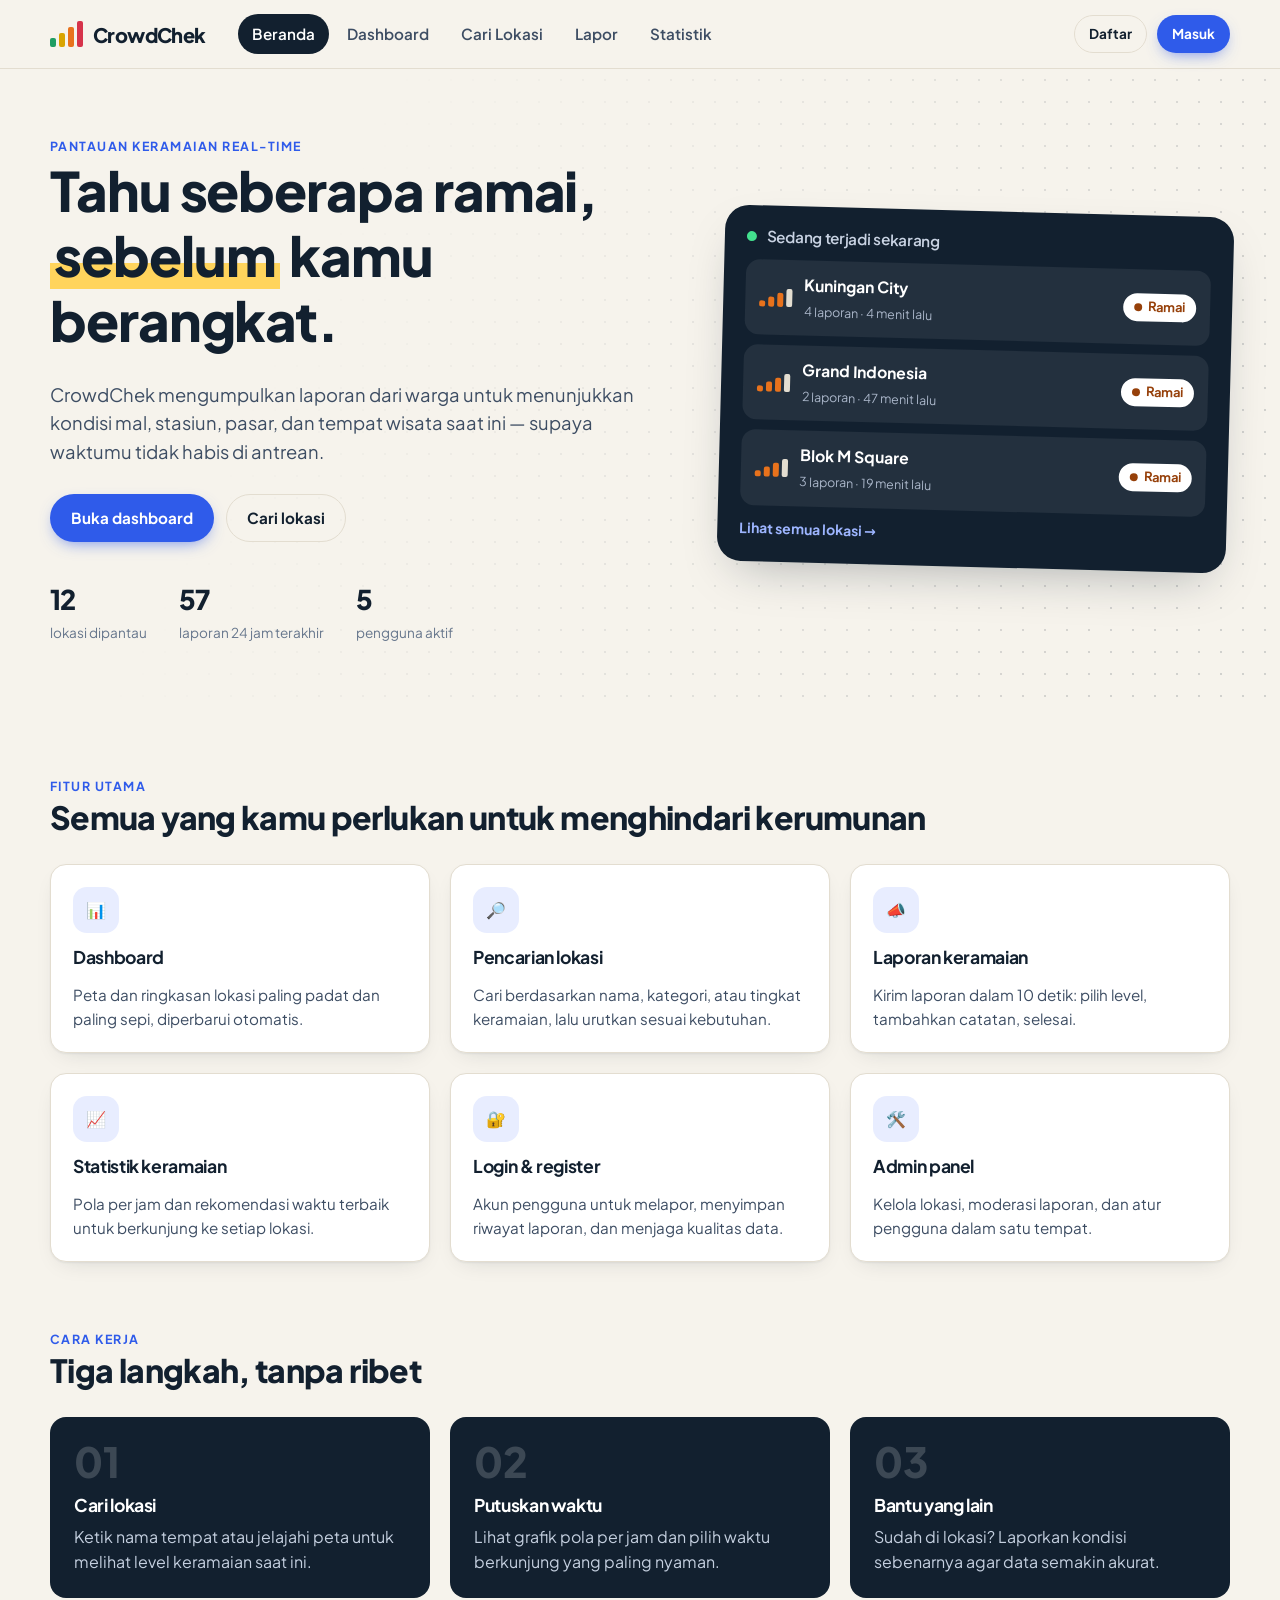
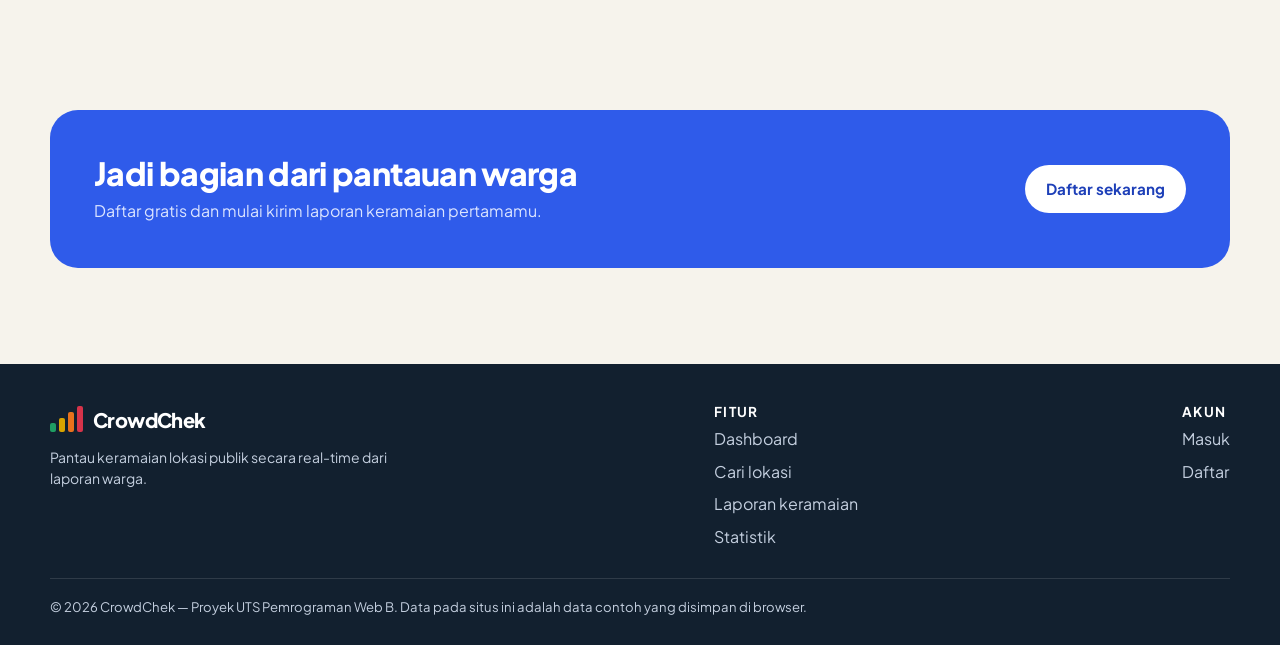
==== commit 80260da7: "Mode lokal tanpa Supabase" ====
--- a/index.html
+++ b/index.html
@@ -69,11 +69,10 @@
   </main>
   <div id="site-footer"></div>
 
-  <script src="js/config.js"></script>
   <script src="js/store.js"></script>
   <script src="js/ui.js"></script>
   <script>
-    CC.onReady(function () {
+    document.addEventListener('DOMContentLoaded', function () {
       const { esc, badge, srcText, pad } = CC.ui;
       const places = CC.places();
       const top = places.map(p => ({ p, c: CC.crowd(p) })).sort((a, b) => b.c.score - a.c.score).slice(0, 3);
@@ -84,7 +83,7 @@
       document.getElementById('heroStats').innerHTML = `
         <div><b>${places.length}</b><span>lokasi dipantau</span></div>
         <div><b>${today}</b><span>laporan 24 jam terakhir</span></div>
-        <div><b>${CC.activeUserCount()}</b><span>pengguna aktif</span></div>`;
+        <div><b>${CC.users().filter(u => u.active).length}</b><span>pengguna aktif</span></div>`;
     });
   </script>
 </body>
--- a/css/style.css
+++ b/css/style.css
@@ -259,6 +259,8 @@
 .tabs{display:flex;background:var(--line-2);border-radius:999px;padding:4px;margin-bottom:24px}
 .tabs button{flex:1;border:0;background:none;padding:10px;border-radius:999px;font:inherit;font-weight:700;color:var(--ink-2);cursor:pointer}
 .tabs button[aria-selected="true"]{background:#fff;color:var(--ink);box-shadow:0 1px 4px rgba(18,32,47,.15)}
+.demo-box{background:var(--brand-t);border-radius:12px;padding:12px 14px;font-size:.85rem;color:var(--ink-2);margin-bottom:18px}
+.demo-box button{all:unset;cursor:pointer;color:var(--brand-d);font-weight:700;text-decoration:underline}
 .check{display:flex;gap:10px;align-items:flex-start;font-size:.9rem}
 .check input{margin-top:4px;width:17px;height:17px;accent-color:var(--brand)}
 
@@ -338,14 +340,3 @@
   .chart-box,.chart-box.tall{height:260px}
 }
 @media (prefers-reduced-motion:reduce){*{animation:none!important;transition:none!important;scroll-behavior:auto!important}}
-
-/* ---------- indikator & sorotan realtime ---------- */
-.live-stat{display:flex;align-items:center;gap:8px;margin:14px 6px 0;padding:8px 12px;border-radius:99px;font-size:.78rem;font-weight:600;background:var(--line-2,#eef0f3);color:var(--muted,#667085)}
-.live-stat i{width:8px;height:8px;border-radius:50%;background:#98a2b3;flex:none}
-.live-stat.on{color:#1f9d63}.live-stat.on i{background:#1f9d63;animation:livePulse 1.8s ease-out infinite}
-.live-stat.wait i{background:#d9a400}
-.live-stat.off i{background:#d6334a}
-@keyframes livePulse{0%{box-shadow:0 0 0 0 rgba(31,157,99,.5)}100%{box-shadow:0 0 0 8px rgba(31,157,99,0)}}
-.row-new{animation:rowFlash 6s ease-out}
-@keyframes rowFlash{0%,35%{background:rgba(31,157,99,.18)}100%{background:transparent}}
-@media (prefers-reduced-motion:reduce){.row-new,.live-stat.on i{animation:none}}
